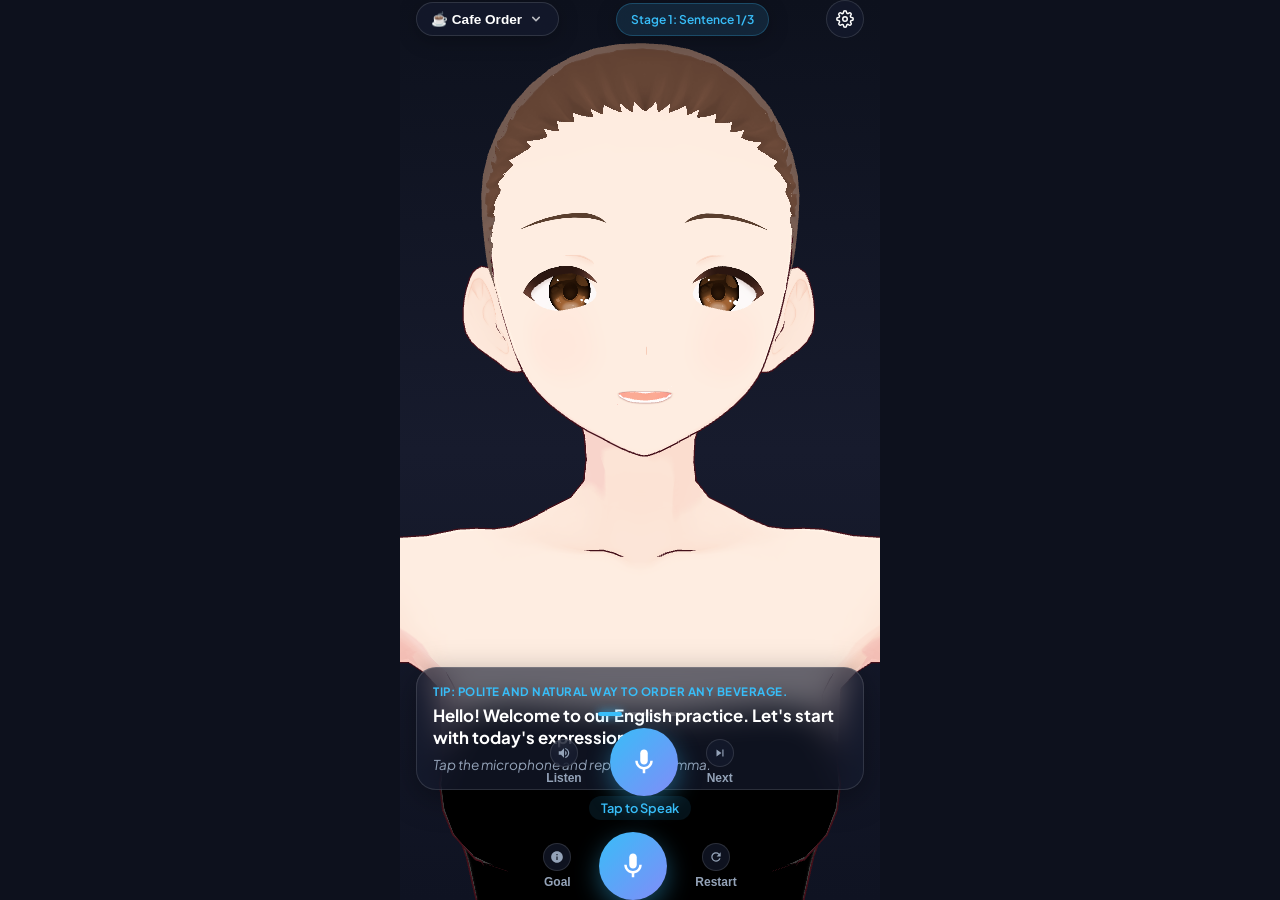
==== english/index.html @ c41e9e37 "Move Emma 3D English Tutor into english/ directory under program repository" ====
<!DOCTYPE html>
<html lang="en">
<head>
  <meta charset="UTF-8">
  <meta name="viewport" content="width=device-width, initial-scale=1.0, maximum-scale=1.0, user-scalable=no, viewport-fit=cover">
  <meta name="theme-color" content="#121526">
  <meta name="apple-mobile-web-app-capable" content="yes">
  <meta name="apple-mobile-web-app-status-bar-style" content="black-translucent">
  <title>Emma - 3D English Tutor</title>
  <link rel="manifest" href="./manifest.json">
  <link rel="stylesheet" href="./style.css">
  <link rel="preconnect" href="https://fonts.googleapis.com">
  <link rel="preconnect" href="https://fonts.gstatic.com" crossorigin>
  <link href="https://fonts.googleapis.com/css2?family=Plus+Jakarta+Sans:wght@400;600;700;800&display=swap" rel="stylesheet">
  <script type="importmap">
  {
    "imports": {
      "three": "./lib/three.module.js",
      "three/addons/loaders/GLTFLoader.js": "./lib/GLTFLoader.js",
      "@pixiv/three-vrm": "./lib/three-vrm.module.js"
    }
  }
  </script>
</head>
<body>
  <div id="app-container">
    <!-- Top Floating Header -->
    <header class="app-header">
      <button id="topic-select-btn" class="glass-pill topic-badge">
        <span id="topic-title">☕ Cafe Order</span>
        <svg class="dropdown-icon" viewBox="0 0 20 20" fill="currentColor">
          <path fill-rule="evenodd" d="M5.293 7.293a1 1 0 011.414 0L10 10.586l3.293-3.293a1 1 0 111.414 1.414l-4 4a1 1 0 01-1.414 0l-4-4a1 1 0 010-1.414z" clip-rule="evenodd" />
        </svg>
      </button>

      <div id="stage-badge" class="glass-pill stage-pill">Stage 1: Sentence 1/3</div>

      <button id="settings-btn" class="glass-icon-btn" aria-label="Settings">
        <svg viewBox="0 0 24 24" fill="none" stroke="currentColor" stroke-width="2">
          <circle cx="12" cy="12" r="3"></circle>
          <path d="M19.4 15a1.65 1.65 0 0 0 .33 1.82l.06.06a2 2 0 1 1-2.83 2.83l-.06-.06a1.65 1.65 0 0 0-1.82-.33 1.65 1.65 0 0 0-1 1.51V21a2 2 0 1 1-4 0v-.09A1.65 1.65 0 0 0 9 19.4a1.65 1.65 0 0 0-1.82.33l-.06.06a2 2 0 1 1-2.83-2.83l.06-.06a1.65 1.65 0 0 0 .33-1.82 1.65 1.65 0 0 0-1.51-1H3a2 2 0 1 1 0-4h.09A1.65 1.65 0 0 0 4.6 9a1.65 1.65 0 0 0-.33-1.82l-.06-.06a2 2 0 1 1 2.83-2.83l.06.06a1.65 1.65 0 0 0 1.82.33H9a1.65 1.65 0 0 0 1-1.51V3a2 2 0 1 1 4 0v.09a1.65 1.65 0 0 0 1 1.51 1.65 1.65 0 0 0 1.82-.33l.06-.06a2 2 0 1 1 2.83 2.83l-.06.06a1.65 1.65 0 0 0-.33 1.82V9a1.65 1.65 0 0 0 1.51 1H21a2 2 0 1 1 0 4h-.09a1.65 1.65 0 0 0-1.51 1z"></path>
        </svg>
      </button>
    </header>

    <!-- 3D Avatar Viewport -->
    <main class="viewport-stage">
      <canvas id="vrm-canvas"></canvas>
    </main>

    <!-- Floating Subtitle Area (100% English Immersion) -->
    <section class="subtitles-card glass-panel">
      <div id="tip-text" class="sub-tip">Tip: Loading...</div>
      <div id="avatar-subtitle" class="avatar-speech">"Welcome! Let's start practicing English."</div>
      <div id="user-subtitle" class="user-speech">Tap the microphone below to begin.</div>
    </section>

    <!-- Bottom Controls Dock -->
    <footer class="bottom-dock">
      <!-- Stage 1 Controls (Listen & Repeat Mode) -->
      <div id="stage1-controls" class="controls-row">
        <div id="step-dots" class="step-dots"></div>

        <div class="main-action-group">
          <button id="listen-btn" class="glass-round-btn action-side-btn" title="Listen Again">
            <svg viewBox="0 0 24 24" fill="currentColor"><path d="M3 9v6h4l5 5V4L7 9H3zm13.5 3c0-1.77-1.02-3.29-2.5-4.03v8.05c1.48-.73 2.5-2.25 2.5-4.02zM14 3.23v2.06c2.89.86 5 3.54 5 6.71s-2.11 5.85-5 6.71v2.06c4.01-.91 7-4.49 7-8.77s-2.99-7.86-7-8.77z"/></svg>
            <span>Listen</span>
          </button>

          <button id="repeat-mic-btn" class="big-mic-btn" aria-label="Speak">
            <div class="pulse-ring"></div>
            <svg class="mic-icon" viewBox="0 0 24 24" fill="currentColor">
              <path d="M12 14c1.66 0 3-1.34 3-3V5c0-1.66-1.34-3-3-3S9 3.34 9 5v6c0 1.66 1.34 3 3 3z"/>
              <path d="M17 11c0 2.76-2.24 5-5 5s-5-2.24-5-5H5c0 3.53 2.61 6.43 6 6.92V21h2v-3.08c3.39-.49 6-3.39 6-6.92h-2z"/>
            </svg>
          </button>

          <button id="next-sentence-btn" class="glass-round-btn action-side-btn" title="Next Sentence">
            <svg viewBox="0 0 24 24" fill="currentColor"><path d="M6 18l8.5-6L6 6v12zM16 6v12h2V6h-2z"/></svg>
            <span>Next</span>
          </button>
        </div>
      </div>

      <!-- Stage 2 Controls (Roleplay Mode) -->
      <div id="stage2-controls" class="controls-row hidden">
        <div class="roleplay-status">
          <span id="mic-status-text">Tap to Speak</span>
        </div>

        <div class="main-action-group">
          <button id="goal-hint-btn" class="glass-round-btn action-side-btn" title="Mission Goal">
            <svg viewBox="0 0 24 24" fill="currentColor"><path d="M12 2C6.48 2 2 6.48 2 12s4.48 10 10 10 10-4.48 10-10S17.52 2 12 2zm1 15h-2v-6h2v6zm0-8h-2V7h2v2z"/></svg>
            <span>Goal</span>
          </button>

          <button id="roleplay-mic-btn" class="big-mic-btn" aria-label="Roleplay Voice Chat">
            <div class="pulse-ring"></div>
            <svg class="mic-icon" viewBox="0 0 24 24" fill="currentColor">
              <path d="M12 14c1.66 0 3-1.34 3-3V5c0-1.66-1.34-3-3-3S9 3.34 9 5v6c0 1.66 1.34 3 3 3z"/>
              <path d="M17 11c0 2.76-2.24 5-5 5s-5-2.24-5-5H5c0 3.53 2.61 6.43 6 6.92V21h2v-3.08c3.39-.49 6-3.39 6-6.92h-2z"/>
            </svg>
          </button>

          <button id="reload-roleplay-btn" class="glass-round-btn action-side-btn" onclick="location.reload()" title="Reset">
            <svg viewBox="0 0 24 24" fill="currentColor"><path d="M17.65 6.35A7.958 7.958 0 0012 4c-4.42 0-7.99 3.58-7.99 8s3.57 8 7.99 8c3.73 0 6.84-2.55 7.73-6h-2.08A5.99 5.99 0 0112 18c-3.31 0-6-2.69-6-6s2.69-6 6-6c1.66 0 3.14.69 4.22 1.78L13 11h7V4l-2.35 2.35z"/></svg>
            <span>Restart</span>
          </button>
        </div>
      </div>
    </footer>

    <!-- Loading Overlay -->
    <div id="loading-overlay" class="overlay">
      <div class="spinner"></div>
      <div id="loading-text" class="loading-msg">Starting 3D VRM Engine...</div>
    </div>

    <!-- Topic Selection Modal -->
    <div id="topic-modal" class="modal hidden">
      <div class="modal-backdrop"></div>
      <div class="modal-sheet">
        <div class="sheet-header">
          <h3>Choose Conversation Topic</h3>
          <button id="close-topic-btn" class="close-btn">&times;</button>
        </div>
        <div id="topic-list-container" class="topic-grid"></div>
      </div>
    </div>

    <!-- Settings Modal -->
    <div id="settings-modal" class="modal hidden">
      <div class="modal-backdrop"></div>
      <div class="modal-sheet">
        <div class="sheet-header">
          <h3>Settings</h3>
          <button id="close-settings-btn" class="close-btn">&times;</button>
        </div>
        <div class="settings-content">
          <div class="setting-item">
            <label for="gemini-api-key">Gemini API Key</label>
            <p class="setting-desc">Used for live conversational roleplay & pronunciation evaluation.</p>
            <div class="input-row">
              <input type="password" id="gemini-api-key" placeholder="AIzaSy...">
              <button id="save-api-key-btn" class="primary-btn">Save</button>
            </div>
          </div>

          <div class="setting-item">
            <label>Custom 3D Avatar (.vrm)</label>
            <p class="setting-desc">Upload your own .vrm character model from your phone or PC.</p>
            <input type="file" id="vrm-file-input" accept=".vrm" class="file-input">
          </div>
        </div>
      </div>
    </div>
  </div>

  <script>
    // Fail-safe: Never block the user indefinitely on loading screen
    setTimeout(function() {
      var overlay = document.getElementById('loading-overlay');
      if (overlay && !overlay.classList.contains('hidden')) {
        console.warn('Safety timeout: Hiding loading overlay');
        overlay.classList.add('hidden');
      }
    }, 6000);
  </script>
  <script type="module" src="./app.js"></script>
</body>
</html>
---- english/style.css ----
:root {
  --bg-gradient: linear-gradient(180deg, #0d111d 0%, #171b2d 50%, #0f1322 100%);
  --glass-bg: rgba(22, 28, 48, 0.65);
  --glass-border: rgba(255, 255, 255, 0.12);
  --accent-cyan: #38bdf8;
  --accent-purple: #818cf8;
  --accent-pink: #f43f5e;
  --accent-gradient: linear-gradient(135deg, #38bdf8 0%, #818cf8 100%);
  --text-primary: #ffffff;
  --text-secondary: #94a3b8;
  --text-muted: #64748b;
  --font-family: 'Plus Jakarta Sans', system-ui, -apple-system, sans-serif;
}

* {
  box-sizing: border-box;
  margin: 0;
  padding: 0;
  -webkit-tap-highlight-color: transparent;
  user-select: none;
}

html, body {
  width: 100%;
  height: 100%;
  overflow: hidden;
  background: #0d111d;
  font-family: var(--font-family);
  color: var(--text-primary);
}

#app-container {
  position: relative;
  width: 100%;
  height: 100dvh;
  max-width: 480px;
  margin: 0 auto;
  background: var(--bg-gradient);
  display: flex;
  flex-direction: column;
  overflow: hidden;
}

/* Header */
.app-header {
  position: absolute;
  top: env(safe-area-inset-top, 12px);
  left: 16px;
  right: 16px;
  display: flex;
  justify-content: space-between;
  align-items: center;
  z-index: 20;
  gap: 8px;
}

.glass-pill {
  background: var(--glass-bg);
  backdrop-filter: blur(12px);
  -webkit-backdrop-filter: blur(12px);
  border: 1px solid var(--glass-border);
  color: var(--text-primary);
  border-radius: 9999px;
  padding: 8px 14px;
  font-size: 0.85rem;
  font-weight: 600;
  box-shadow: 0 4px 20px rgba(0, 0, 0, 0.25);
  display: flex;
  align-items: center;
  gap: 6px;
  cursor: pointer;
}

.stage-pill {
  font-size: 0.75rem;
  color: var(--accent-cyan);
  background: rgba(56, 189, 248, 0.12);
  border-color: rgba(56, 189, 248, 0.25);
}

.dropdown-icon {
  width: 16px;
  height: 16px;
  opacity: 0.7;
}

.glass-icon-btn {
  width: 38px;
  height: 38px;
  border-radius: 50%;
  background: var(--glass-bg);
  backdrop-filter: blur(12px);
  -webkit-backdrop-filter: blur(12px);
  border: 1px solid var(--glass-border);
  color: var(--text-primary);
  display: flex;
  align-items: center;
  justify-content: center;
  cursor: pointer;
}

.glass-icon-btn svg {
  width: 18px;
  height: 18px;
}

/* 3D Viewport */
.viewport-stage {
  flex: 1;
  width: 100%;
  height: 100%;
  position: relative;
}

#vrm-canvas {
  width: 100%;
  height: 100%;
  display: block;
}

/* Subtitle Card */
.subtitles-card {
  position: absolute;
  bottom: calc(110px + env(safe-area-inset-bottom, 12px));
  left: 16px;
  right: 16px;
  background: var(--glass-bg);
  backdrop-filter: blur(16px);
  -webkit-backdrop-filter: blur(16px);
  border: 1px solid var(--glass-border);
  border-radius: 20px;
  padding: 16px;
  box-shadow: 0 8px 32px rgba(0, 0, 0, 0.35);
  z-index: 20;
  display: flex;
  flex-direction: column;
  gap: 6px;
}

.sub-tip {
  font-size: 0.72rem;
  color: var(--accent-cyan);
  font-weight: 700;
  text-transform: uppercase;
  letter-spacing: 0.5px;
}

.avatar-speech {
  font-size: 1.05rem;
  font-weight: 700;
  line-height: 1.35;
  color: #ffffff;
}

.user-speech {
  font-size: 0.85rem;
  color: var(--text-secondary);
  font-style: italic;
}

/* Bottom Controls Dock */
.bottom-dock {
  position: absolute;
  bottom: env(safe-area-inset-bottom, 14px);
  left: 16px;
  right: 16px;
  z-index: 20;
}

.controls-row {
  display: flex;
  flex-direction: column;
  align-items: center;
  gap: 12px;
}

.step-dots {
  display: flex;
  gap: 6px;
}

.dot {
  width: 24px;
  height: 4px;
  border-radius: 2px;
  background: rgba(255, 255, 255, 0.15);
  transition: all 0.3s ease;
}

.dot.active {
  background: var(--accent-cyan);
  box-shadow: 0 0 10px var(--accent-cyan);
}

.dot.completed {
  background: var(--accent-purple);
}

.main-action-group {
  display: flex;
  align-items: center;
  justify-content: center;
  gap: 28px;
  width: 100%;
}

.action-side-btn {
  display: flex;
  flex-direction: column;
  align-items: center;
  gap: 4px;
  background: none;
  border: none;
  color: var(--text-secondary);
  cursor: pointer;
  transition: transform 0.15s, color 0.15s;
}

.action-side-btn svg {
  width: 28px;
  height: 28px;
  padding: 6px;
  background: var(--glass-bg);
  border: 1px solid var(--glass-border);
  border-radius: 50%;
  backdrop-filter: blur(8px);
}

.action-side-btn span {
  font-size: 0.75rem;
  font-weight: 600;
}

.action-side-btn:active {
  transform: scale(0.92);
  color: var(--accent-cyan);
}

/* Big Mic Button */
.big-mic-btn {
  position: relative;
  width: 68px;
  height: 68px;
  border-radius: 50%;
  border: none;
  background: var(--accent-gradient);
  color: #ffffff;
  display: flex;
  align-items: center;
  justify-content: center;
  box-shadow: 0 8px 24px rgba(56, 189, 248, 0.4);
  cursor: pointer;
  transition: transform 0.2s cubic-bezier(0.34, 1.56, 0.64, 1);
}

.big-mic-btn .mic-icon {
  width: 30px;
  height: 30px;
  z-index: 2;
}

.big-mic-btn:active {
  transform: scale(0.92);
}

.big-mic-btn.recording {
  background: linear-gradient(135deg, #f43f5e 0%, #e11d48 100%);
  box-shadow: 0 8px 24px rgba(244, 63, 94, 0.5);
}

.big-mic-btn.recording .pulse-ring {
  position: absolute;
  top: -6px;
  left: -6px;
  right: -6px;
  bottom: -6px;
  border-radius: 50%;
  border: 2px solid #f43f5e;
  animation: pulse 1.2s infinite;
}

@keyframes pulse {
  0% { transform: scale(0.95); opacity: 0.9; }
  50% { transform: scale(1.15); opacity: 0.3; }
  100% { transform: scale(0.95); opacity: 0.9; }
}

.roleplay-status {
  font-size: 0.8rem;
  font-weight: 600;
  color: var(--accent-cyan);
  background: rgba(56, 189, 248, 0.1);
  padding: 4px 12px;
  border-radius: 999px;
}

/* Modals */
.modal {
  position: fixed;
  inset: 0;
  z-index: 100;
  display: flex;
  align-items: flex-end;
  justify-content: center;
}

.modal.hidden {
  display: none;
}

.modal-backdrop {
  position: absolute;
  inset: 0;
  background: rgba(0, 0, 0, 0.65);
  backdrop-filter: blur(4px);
}

.modal-sheet {
  position: relative;
  width: 100%;
  max-width: 480px;
  background: #181d31;
  border-top-left-radius: 24px;
  border-top-right-radius: 24px;
  padding: 24px 20px calc(24px + env(safe-area-inset-bottom, 12px));
  box-shadow: 0 -10px 40px rgba(0, 0, 0, 0.5);
  z-index: 101;
  border-top: 1px solid var(--glass-border);
}

.sheet-header {
  display: flex;
  justify-content: space-between;
  align-items: center;
  margin-bottom: 20px;
}

.sheet-header h3 {
  font-size: 1.15rem;
  font-weight: 700;
}

.close-btn {
  background: none;
  border: none;
  color: var(--text-secondary);
  font-size: 1.6rem;
  cursor: pointer;
}

/* Topic Grid */
.topic-grid {
  display: flex;
  flex-direction: column;
  gap: 10px;
}

.topic-card {
  display: flex;
  align-items: center;
  gap: 14px;
  padding: 12px 14px;
  border-radius: 14px;
  background: rgba(255, 255, 255, 0.04);
  border: 1px solid rgba(255, 255, 255, 0.08);
  cursor: pointer;
}

.topic-card.selected {
  border-color: var(--accent-cyan);
  background: rgba(56, 189, 248, 0.12);
}

.topic-emoji {
  font-size: 1.8rem;
}

.topic-info h4 {
  font-size: 0.95rem;
  font-weight: 700;
}

.topic-info p {
  font-size: 0.78rem;
  color: var(--text-secondary);
  margin-top: 2px;
}

/* Settings Inputs */
.settings-content {
  display: flex;
  flex-direction: column;
  gap: 18px;
}

.setting-item label {
  font-size: 0.88rem;
  font-weight: 700;
  display: block;
}

.setting-desc {
  font-size: 0.75rem;
  color: var(--text-secondary);
  margin: 4px 0 8px;
}

.input-row {
  display: flex;
  gap: 8px;
}

.input-row input {
  flex: 1;
  background: rgba(255, 255, 255, 0.07);
  border: 1px solid var(--glass-border);
  border-radius: 10px;
  padding: 10px 12px;
  color: #fff;
  font-size: 0.85rem;
  outline: none;
}

.primary-btn {
  background: var(--accent-gradient);
  border: none;
  color: #fff;
  border-radius: 10px;
  padding: 0 16px;
  font-weight: 600;
  cursor: pointer;
}

.file-input {
  width: 100%;
  font-size: 0.8rem;
  color: var(--text-secondary);
}

/* Overlay */
.overlay {
  position: absolute;
  inset: 0;
  background: rgba(13, 17, 29, 0.92);
  display: flex;
  flex-direction: column;
  align-items: center;
  justify-content: center;
  gap: 16px;
  z-index: 1000;
  transition: opacity 0.3s ease;
}

.overlay.hidden {
  opacity: 0;
  pointer-events: none;
}

.spinner {
  width: 44px;
  height: 44px;
  border: 3px solid rgba(255, 255, 255, 0.1);
  border-top-color: var(--accent-cyan);
  border-radius: 50%;
  animation: spin 0.8s linear infinite;
}

@keyframes spin {
  to { transform: rotate(360deg); }
}

.loading-msg {
  font-size: 0.9rem;
  font-weight: 600;
  color: var(--text-secondary);
}
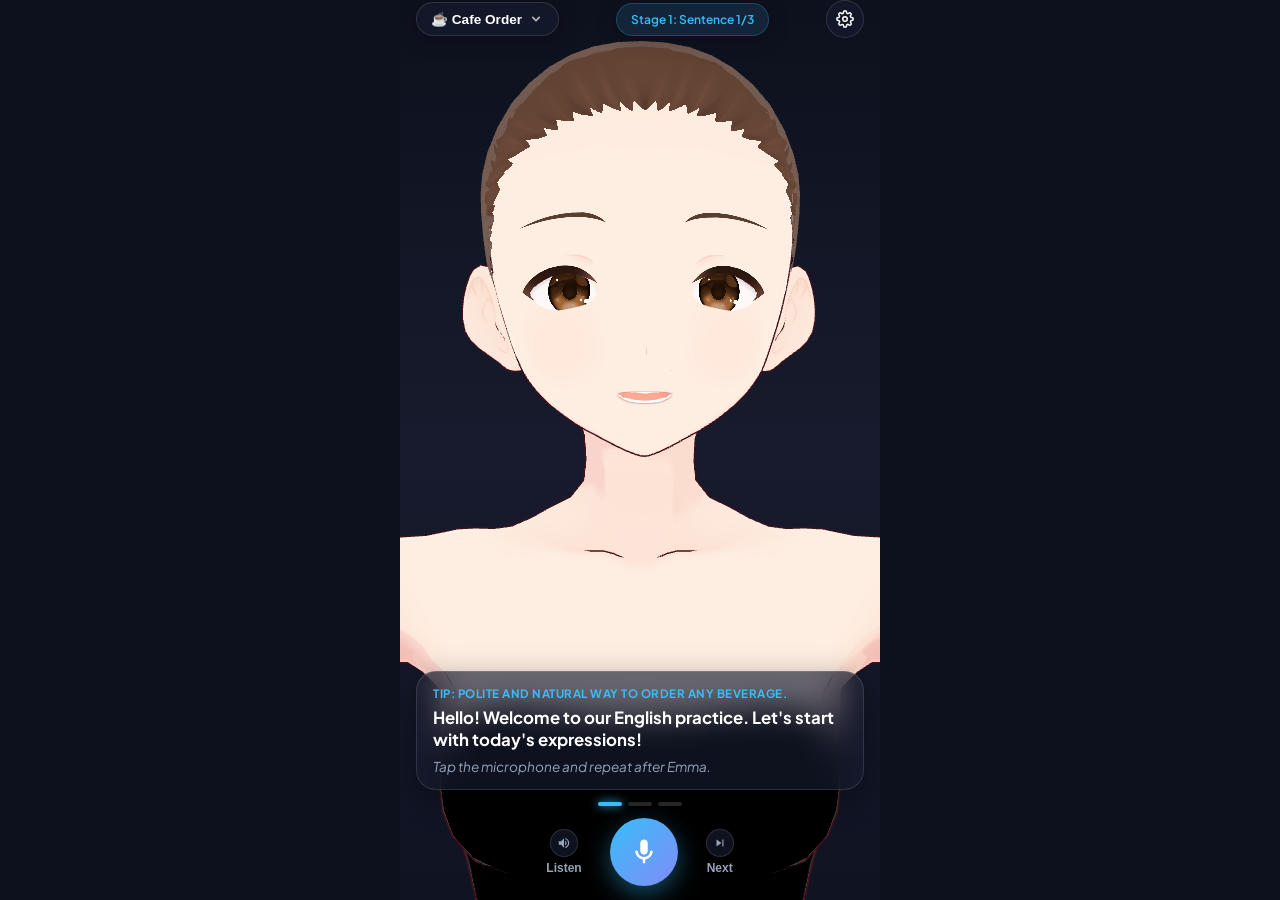
==== commit b35b730e: "Completely eliminate double mic and overlap with bottom-container flex flow and inline style" ====
--- a/english/index.html
+++ b/english/index.html
@@ -8,7 +8,7 @@
   <meta name="apple-mobile-web-app-status-bar-style" content="black-translucent">
   <title>Emma - 3D English Tutor</title>
   <link rel="manifest" href="./manifest.json">
-  <link rel="stylesheet" href="./style.css">
+  <link rel="stylesheet" href="./style.css?v=3.1">
   <link rel="preconnect" href="https://fonts.googleapis.com">
   <link rel="preconnect" href="https://fonts.gstatic.com" crossorigin>
   <link href="https://fonts.googleapis.com/css2?family=Plus+Jakarta+Sans:wght@400;600;700;800&display=swap" rel="stylesheet">
@@ -48,67 +48,70 @@
       <canvas id="vrm-canvas"></canvas>
     </main>
 
-    <!-- Floating Subtitle Area (100% English Immersion) -->
-    <section class="subtitles-card glass-panel">
-      <div id="tip-text" class="sub-tip">Tip: Loading...</div>
-      <div id="avatar-subtitle" class="avatar-speech">"Welcome! Let's start practicing English."</div>
-      <div id="user-subtitle" class="user-speech">Tap the microphone below to begin.</div>
-    </section>
+    <!-- Unified Bottom UI Container (No Overlap) -->
+    <div class="bottom-container">
+      <!-- Floating Subtitle Area (100% English Immersion) -->
+      <section class="subtitles-card glass-panel">
+        <div id="tip-text" class="sub-tip">Tip: Loading...</div>
+        <div id="avatar-subtitle" class="avatar-speech">"Welcome! Let's start practicing English."</div>
+        <div id="user-subtitle" class="user-speech">Tap the microphone below to begin.</div>
+      </section>
 
-    <!-- Bottom Controls Dock -->
-    <footer class="bottom-dock">
-      <!-- Stage 1 Controls (Listen & Repeat Mode) -->
-      <div id="stage1-controls" class="controls-row">
-        <div id="step-dots" class="step-dots"></div>
+      <!-- Bottom Controls Dock -->
+      <footer class="bottom-dock">
+        <!-- Stage 1 Controls (Listen & Repeat Mode) -->
+        <div id="stage1-controls" class="controls-row">
+          <div id="step-dots" class="step-dots"></div>
 
-        <div class="main-action-group">
-          <button id="listen-btn" class="glass-round-btn action-side-btn" title="Listen Again">
-            <svg viewBox="0 0 24 24" fill="currentColor"><path d="M3 9v6h4l5 5V4L7 9H3zm13.5 3c0-1.77-1.02-3.29-2.5-4.03v8.05c1.48-.73 2.5-2.25 2.5-4.02zM14 3.23v2.06c2.89.86 5 3.54 5 6.71s-2.11 5.85-5 6.71v2.06c4.01-.91 7-4.49 7-8.77s-2.99-7.86-7-8.77z"/></svg>
-            <span>Listen</span>
-          </button>
+          <div class="main-action-group">
+            <button id="listen-btn" class="glass-round-btn action-side-btn" title="Listen Again">
+              <svg viewBox="0 0 24 24" fill="currentColor"><path d="M3 9v6h4l5 5V4L7 9H3zm13.5 3c0-1.77-1.02-3.29-2.5-4.03v8.05c1.48-.73 2.5-2.25 2.5-4.02zM14 3.23v2.06c2.89.86 5 3.54 5 6.71s-2.11 5.85-5 6.71v2.06c4.01-.91 7-4.49 7-8.77s-2.99-7.86-7-8.77z"/></svg>
+              <span>Listen</span>
+            </button>
 
-          <button id="repeat-mic-btn" class="big-mic-btn" aria-label="Speak">
-            <div class="pulse-ring"></div>
-            <svg class="mic-icon" viewBox="0 0 24 24" fill="currentColor">
-              <path d="M12 14c1.66 0 3-1.34 3-3V5c0-1.66-1.34-3-3-3S9 3.34 9 5v6c0 1.66 1.34 3 3 3z"/>
-              <path d="M17 11c0 2.76-2.24 5-5 5s-5-2.24-5-5H5c0 3.53 2.61 6.43 6 6.92V21h2v-3.08c3.39-.49 6-3.39 6-6.92h-2z"/>
-            </svg>
-          </button>
+            <button id="repeat-mic-btn" class="big-mic-btn" aria-label="Speak">
+              <div class="pulse-ring"></div>
+              <svg class="mic-icon" viewBox="0 0 24 24" fill="currentColor">
+                <path d="M12 14c1.66 0 3-1.34 3-3V5c0-1.66-1.34-3-3-3S9 3.34 9 5v6c0 1.66 1.34 3 3 3z"/>
+                <path d="M17 11c0 2.76-2.24 5-5 5s-5-2.24-5-5H5c0 3.53 2.61 6.43 6 6.92V21h2v-3.08c3.39-.49 6-3.39 6-6.92h-2z"/>
+              </svg>
+            </button>
 
-          <button id="next-sentence-btn" class="glass-round-btn action-side-btn" title="Next Sentence">
-            <svg viewBox="0 0 24 24" fill="currentColor"><path d="M6 18l8.5-6L6 6v12zM16 6v12h2V6h-2z"/></svg>
-            <span>Next</span>
-          </button>
-        </div>
-      </div>
-
-      <!-- Stage 2 Controls (Roleplay Mode) -->
-      <div id="stage2-controls" class="controls-row hidden">
-        <div class="roleplay-status">
-          <span id="mic-status-text">Tap to Speak</span>
+            <button id="next-sentence-btn" class="glass-round-btn action-side-btn" title="Next Sentence">
+              <svg viewBox="0 0 24 24" fill="currentColor"><path d="M6 18l8.5-6L6 6v12zM16 6v12h2V6h-2z"/></svg>
+              <span>Next</span>
+            </button>
+          </div>
         </div>
 
-        <div class="main-action-group">
-          <button id="goal-hint-btn" class="glass-round-btn action-side-btn" title="Mission Goal">
-            <svg viewBox="0 0 24 24" fill="currentColor"><path d="M12 2C6.48 2 2 6.48 2 12s4.48 10 10 10 10-4.48 10-10S17.52 2 12 2zm1 15h-2v-6h2v6zm0-8h-2V7h2v2z"/></svg>
-            <span>Goal</span>
-          </button>
+        <!-- Stage 2 Controls (Roleplay Mode) -->
+        <div id="stage2-controls" class="controls-row hidden" style="display: none;">
+          <div class="roleplay-status">
+            <span id="mic-status-text">Tap to Speak</span>
+          </div>
 
-          <button id="roleplay-mic-btn" class="big-mic-btn" aria-label="Roleplay Voice Chat">
-            <div class="pulse-ring"></div>
-            <svg class="mic-icon" viewBox="0 0 24 24" fill="currentColor">
-              <path d="M12 14c1.66 0 3-1.34 3-3V5c0-1.66-1.34-3-3-3S9 3.34 9 5v6c0 1.66 1.34 3 3 3z"/>
-              <path d="M17 11c0 2.76-2.24 5-5 5s-5-2.24-5-5H5c0 3.53 2.61 6.43 6 6.92V21h2v-3.08c3.39-.49 6-3.39 6-6.92h-2z"/>
-            </svg>
-          </button>
+          <div class="main-action-group">
+            <button id="goal-hint-btn" class="glass-round-btn action-side-btn" title="Mission Goal">
+              <svg viewBox="0 0 24 24" fill="currentColor"><path d="M12 2C6.48 2 2 6.48 2 12s4.48 10 10 10 10-4.48 10-10S17.52 2 12 2zm1 15h-2v-6h2v6zm0-8h-2V7h2v2z"/></svg>
+              <span>Goal</span>
+            </button>
 
-          <button id="reload-roleplay-btn" class="glass-round-btn action-side-btn" onclick="location.reload()" title="Reset">
-            <svg viewBox="0 0 24 24" fill="currentColor"><path d="M17.65 6.35A7.958 7.958 0 0012 4c-4.42 0-7.99 3.58-7.99 8s3.57 8 7.99 8c3.73 0 6.84-2.55 7.73-6h-2.08A5.99 5.99 0 0112 18c-3.31 0-6-2.69-6-6s2.69-6 6-6c1.66 0 3.14.69 4.22 1.78L13 11h7V4l-2.35 2.35z"/></svg>
-            <span>Restart</span>
-          </button>
+            <button id="roleplay-mic-btn" class="big-mic-btn" aria-label="Roleplay Voice Chat">
+              <div class="pulse-ring"></div>
+              <svg class="mic-icon" viewBox="0 0 24 24" fill="currentColor">
+                <path d="M12 14c1.66 0 3-1.34 3-3V5c0-1.66-1.34-3-3-3S9 3.34 9 5v6c0 1.66 1.34 3 3 3z"/>
+                <path d="M17 11c0 2.76-2.24 5-5 5s-5-2.24-5-5H5c0 3.53 2.61 6.43 6 6.92V21h2v-3.08c3.39-.49 6-3.39 6-6.92h-2z"/>
+              </svg>
+            </button>
+
+            <button id="reload-roleplay-btn" class="glass-round-btn action-side-btn" onclick="location.reload()" title="Reset">
+              <svg viewBox="0 0 24 24" fill="currentColor"><path d="M17.65 6.35A7.958 7.958 0 0012 4c-4.42 0-7.99 3.58-7.99 8s3.57 8 7.99 8c3.73 0 6.84-2.55 7.73-6h-2.08A5.99 5.99 0 0112 18c-3.31 0-6-2.69-6-6s2.69-6 6-6c1.66 0 3.14.69 4.22 1.78L13 11h7V4l-2.35 2.35z"/></svg>
+              <span>Restart</span>
+            </button>
+          </div>
         </div>
-      </div>
-    </footer>
+      </footer>
+    </div>
 
     <!-- Loading Overlay -->
     <div id="loading-overlay" class="overlay">
@@ -166,6 +169,6 @@
       }
     }, 6000);
   </script>
-  <script type="module" src="./app.js"></script>
+  <script type="module" src="./app.js?v=3.1"></script>
 </body>
 </html>
--- a/english/style.css
+++ b/english/style.css
@@ -20,6 +20,10 @@
   user-select: none;
 }
 
+.hidden {
+  display: none !important;
+}
+
 html, body {
   width: 100%;
   height: 100%;
@@ -118,23 +122,38 @@
   display: block;
 }
 
-/* Subtitle Card */
-.subtitles-card {
+/* Unified Bottom UI Container (Flex column prevents any overlap) */
+.bottom-container {
   position: absolute;
-  bottom: calc(110px + env(safe-area-inset-bottom, 12px));
   left: 16px;
   right: 16px;
+  bottom: calc(14px + env(safe-area-inset-bottom, 12px));
+  display: flex;
+  flex-direction: column;
+  gap: 12px;
+  z-index: 25;
+  pointer-events: none;
+}
+
+.bottom-container > * {
+  pointer-events: auto;
+}
+
+/* Subtitle Card (Flows naturally above controls) */
+.subtitles-card {
+  position: relative;
   background: var(--glass-bg);
   backdrop-filter: blur(16px);
   -webkit-backdrop-filter: blur(16px);
   border: 1px solid var(--glass-border);
   border-radius: 20px;
-  padding: 16px;
+  padding: 14px 16px;
   box-shadow: 0 8px 32px rgba(0, 0, 0, 0.35);
-  z-index: 20;
   display: flex;
   flex-direction: column;
   gap: 6px;
+  max-height: 28vh;
+  overflow-y: auto;
 }
 
 .sub-tip {
@@ -158,13 +177,10 @@
   font-style: italic;
 }
 
-/* Bottom Controls Dock */
+/* Bottom Controls Dock (Always sits on bottom) */
 .bottom-dock {
-  position: absolute;
-  bottom: env(safe-area-inset-bottom, 14px);
-  left: 16px;
-  right: 16px;
-  z-index: 20;
+  position: relative;
+  width: 100%;
 }
 
 .controls-row {
